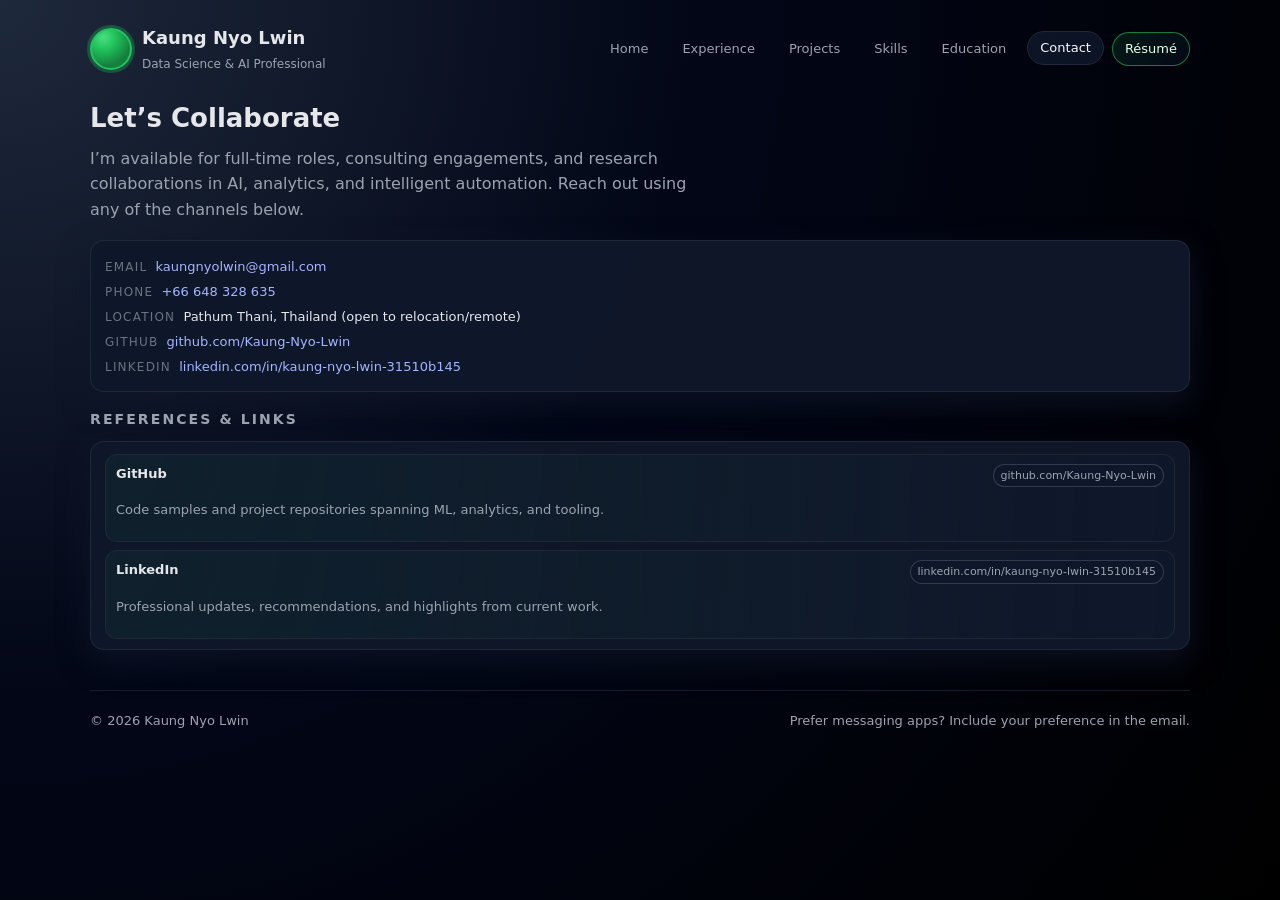
==== contact.html @ af9b601c "updates" ====
<!DOCTYPE html>
<html lang="en">
  <head>
    <meta charset="UTF-8" />
    <meta name="viewport" content="width=device-width, initial-scale=1" />
    <title>Contact | Kaung Nyo Lwin</title>
    <meta name="description" content="Contact details and references for Kaung Nyo Lwin." />
    <link rel="stylesheet" href="styles.css" />
  </head>
  <body>
    <div class="page">
      <div class="shell">
        <nav class="nav">
          <div class="nav-left">
            <div class="avatar-circle" aria-hidden="true"></div>
            <div class="nav-title">
              <span class="nav-name">Kaung Nyo Lwin</span>
              <span class="nav-role">Data Science &amp; AI Professional</span>
            </div>
          </div>
          <div class="nav-links">
            <a href="index.html">Home</a>
            <a href="experience.html">Experience</a>
            <a href="projects.html">Projects</a>
            <a href="skills.html">Skills</a>
            <a href="education.html">Education</a>
            <a href="contact.html" class="active">Contact</a>
            <a
              class="primary-link"
              href="KaungNyoLwin_Resume_20102025.pdf"
              target="_blank"
              rel="noreferrer"
              >Résumé</a
            >
          </div>
        </nav>

        <header class="page-section">
          <h1 class="page-heading">Let’s Collaborate</h1>
          <p class="page-subhead">
            I’m available for full-time roles, consulting engagements, and research collaborations in AI, analytics,
            and intelligent automation. Reach out using any of the channels below.
          </p>
        </header>

        <section class="section">
          <div class="card card-tight">
            <ul class="contact-list">
              <li>
                <span class="contact-label">Email</span>
                <a class="link-inline" href="mailto:kaungnyolwin@gmail.com">kaungnyolwin@gmail.com</a>
              </li>
              <li>
                <span class="contact-label">Phone</span>
                <a class="link-inline" href="tel:+66648328635">+66 648 328 635</a>
              </li>
              <li>
                <span class="contact-label">Location</span>
                Pathum Thani, Thailand (open to relocation/remote)
              </li>
              <li>
                <span class="contact-label">GitHub</span>
                <a class="link-inline" href="https://github.com/Kaung-Nyo-Lwin" target="_blank" rel="noreferrer"
                  >github.com/Kaung-Nyo-Lwin</a
                >
              </li>
              <li>
                <span class="contact-label">LinkedIn</span>
                <a
                  class="link-inline"
                  href="https://www.linkedin.com/in/kaung-nyo-lwin-31510b145"
                  target="_blank"
                  rel="noreferrer"
                  >linkedin.com/in/kaung-nyo-lwin-31510b145</a
                >
              </li>
            </ul>
          </div>
        </section>

        <section class="section">
          <h2 class="section-title">References &amp; Links</h2>
          <div class="card card-tight">
            <div class="projects-grid">
              <article class="project">
                <div class="project-header">
                  <div class="project-name">GitHub</div>
                  <div class="project-tech">github.com/Kaung-Nyo-Lwin</div>
                </div>
                <p class="project-desc">Code samples and project repositories spanning ML, analytics, and tooling.</p>
              </article>
              <article class="project">
                <div class="project-header">
                  <div class="project-name">LinkedIn</div>
                  <div class="project-tech">linkedin.com/in/kaung-nyo-lwin-31510b145</div>
                </div>
                <p class="project-desc">Professional updates, recommendations, and highlights from current work.</p>
              </article>
            </div>
          </div>
        </section>

        <footer class="footer">
          <div>© <span id="year"></span> Kaung Nyo Lwin</div>
          <div>Prefer messaging apps? Include your preference in the email.</div>
        </footer>
      </div>
    </div>
    <script>
      document.getElementById("year").textContent = new Date().getFullYear();
    </script>
  </body>
</html>
---- styles.css ----
:root {
  --bg: #0f172a;
  --bg-soft: #020617;
  --card: #020617;
  --accent: #22c55e;
  --accent-soft: rgba(34, 197, 94, 0.1);
  --text-main: #e5e7eb;
  --text-soft: #9ca3af;
  --border-subtle: #1f2937;
  --chip-bg: #020617;
  --chip-border: #1e293b;
  --max-width: 1100px;
  --radius-lg: 18px;
  --radius-pill: 999px;
  --shadow-soft: 0 18px 50px rgba(15, 23, 42, 0.8);
}

* {
  box-sizing: border-box;
}

body {
  margin: 0;
  font-family: system-ui, -apple-system, BlinkMacSystemFont, "Segoe UI", sans-serif;
  background: radial-gradient(circle at top left, #1e293b 0, #020617 45%, #000 100%);
  color: var(--text-main);
  line-height: 1.6;
}

a {
  color: inherit;
  text-decoration: none;
}

img {
  max-width: 100%;
  display: block;
}

.page {
  min-height: 100vh;
  padding: 24px 16px 40px;
  display: flex;
  flex-direction: column;
  align-items: center;
}

.shell {
  width: 100%;
  max-width: var(--max-width);
}

.nav {
  display: flex;
  justify-content: space-between;
  align-items: center;
  margin-bottom: 24px;
  gap: 16px;
}

.nav-left {
  display: flex;
  align-items: center;
  gap: 10px;
}

.avatar-circle {
  width: 42px;
  height: 42px;
  border-radius: 50%;
  border: 2px solid var(--accent);
  background: radial-gradient(circle at 30% 20%, #4ade80 0, #22c55e 28%, #15803d 70%);
  box-shadow: 0 0 0 3px rgba(34, 197, 94, 0.3);
}

.nav-title {
  display: flex;
  flex-direction: column;
  gap: 2px;
}

.nav-name {
  font-weight: 600;
  font-size: 18px;
}

.nav-role {
  font-size: 12px;
  color: var(--text-soft);
}

.nav-links {
  display: flex;
  flex-wrap: wrap;
  gap: 8px;
  font-size: 13px;
}

.nav-links a {
  padding: 6px 12px;
  border-radius: var(--radius-pill);
  border: 1px solid transparent;
  color: var(--text-soft);
  transition: background 0.18s ease, color 0.18s ease, border-color 0.18s ease,
    transform 0.12s ease;
}

.nav-links a:hover,
.nav-links a.active {
  background: rgba(15, 23, 42, 0.85);
  border-color: #1e293b;
  color: #f9fafb;
  transform: translateY(-1px);
}

.nav-links a.primary-link {
  border-color: rgba(34, 197, 94, 0.6);
  background: linear-gradient(135deg, rgba(34, 197, 94, 0.12), rgba(59, 130, 246, 0.05));
  color: #e5ffe9;
}

.hero {
  display: grid;
  grid-template-columns: minmax(0, 2.2fr) minmax(260px, 1.4fr);
  gap: 24px;
  margin-bottom: 28px;
}

@media (max-width: 860px) {
  .nav {
    flex-direction: column;
    align-items: flex-start;
  }

  .hero {
    grid-template-columns: minmax(0, 1fr);
  }
}

.hero-main {
  background: radial-gradient(
      circle at top left,
      rgba(34, 197, 94, 0.12) 0,
      rgba(15, 23, 42, 0.95) 35%,
      rgba(15, 23, 42, 0.98) 100%
    )
    rgba(15, 23, 42, 0.85);
  border-radius: var(--radius-lg);
  padding: 20px 22px 20px;
  border: 1px solid rgba(55, 65, 81, 0.7);
  box-shadow: var(--shadow-soft);
  position: relative;
  overflow: hidden;
}

.hero-pill {
  display: inline-flex;
  align-items: center;
  gap: 8px;
  padding: 4px 10px;
  border-radius: var(--radius-pill);
  background: rgba(15, 23, 42, 0.9);
  border: 1px solid rgba(34, 197, 94, 0.5);
  color: var(--accent);
  font-size: 11px;
  text-transform: uppercase;
  letter-spacing: 0.09em;
  margin-bottom: 12px;
}

.hero-pill-dot {
  width: 7px;
  height: 7px;
  border-radius: 999px;
  background: var(--accent);
  box-shadow: 0 0 0 4px rgba(34, 197, 94, 0.35);
}

.hero-title {
  font-size: clamp(26px, 3vw, 32px);
  font-weight: 700;
  margin: 0 0 6px;
}

.hero-subtitle {
  margin: 0 0 12px;
  font-size: 16px;
  color: var(--text-soft);
  max-width: 640px;
}

.hero-highlight {
  color: #bbf7d0;
}

.hero-meta {
  display: flex;
  flex-wrap: wrap;
  gap: 10px;
  margin-bottom: 18px;
  font-size: 13px;
  color: var(--text-soft);
}

.hero-meta span {
  display: inline-flex;
  align-items: center;
  gap: 6px;
  padding: 4px 9px;
  border-radius: var(--radius-pill);
  background: rgba(15, 23, 42, 0.9);
  border: 1px solid rgba(75, 85, 99, 0.9);
}

.hero-buttons {
  display: flex;
  flex-wrap: wrap;
  gap: 10px;
}

.btn {
  border-radius: var(--radius-pill);
  border: 1px solid transparent;
  padding: 8px 16px;
  font-size: 14px;
  display: inline-flex;
  align-items: center;
  gap: 8px;
  cursor: pointer;
  text-decoration: none;
  transition: background 0.18s ease, color 0.18s ease, transform 0.12s ease,
    border-color 0.18s ease;
}

.btn-primary {
  background: linear-gradient(135deg, #22c55e, #16a34a);
  color: #022c22;
  font-weight: 600;
  box-shadow: 0 16px 35px rgba(34, 197, 94, 0.35);
}

.btn-primary:hover {
  transform: translateY(-1px);
  box-shadow: 0 20px 40px rgba(34, 197, 94, 0.45);
}

.btn-ghost {
  background: rgba(15, 23, 42, 0.95);
  border-color: rgba(55, 65, 81, 0.9);
  color: var(--text-soft);
}

.btn-ghost:hover {
  background: rgba(15, 23, 42, 1);
  color: #f9fafb;
  transform: translateY(-1px);
}

.btn span.icon {
  font-size: 16px;
}

.hero-badge-grid {
  position: absolute;
  inset: auto auto 10px 16px;
  display: flex;
  flex-wrap: wrap;
  gap: 8px;
  font-size: 11px;
}

.badge-soft {
  padding: 4px 10px;
  border-radius: var(--radius-pill);
  background: rgba(15, 23, 42, 0.92);
  border: 1px solid rgba(51, 65, 85, 0.9);
  color: var(--text-soft);
}

.hero-side {
  display: flex;
  flex-direction: column;
  gap: 14px;
}

.card {
  background: rgba(15, 23, 42, 0.96);
  border-radius: var(--radius-lg);
  border: 1px solid rgba(31, 41, 55, 0.95);
  padding: 14px 16px 15px;
  box-shadow: 0 12px 30px rgba(15, 23, 42, 0.7);
}

.card-title-row {
  display: flex;
  align-items: center;
  justify-content: space-between;
  gap: 8px;
  margin-bottom: 6px;
}

.card-title {
  font-size: 13px;
  text-transform: uppercase;
  letter-spacing: 0.14em;
  color: var(--text-soft);
}

.card-tag {
  font-size: 11px;
  padding: 3px 8px;
  border-radius: var(--radius-pill);
  background: rgba(55, 65, 81, 0.7);
  color: #e5e7eb;
}

.card-body {
  font-size: 13px;
  color: var(--text-soft);
}

.contact-list {
  list-style: none;
  padding: 0;
  margin: 4px 0 0;
  font-size: 13px;
}

.contact-list li {
  margin-bottom: 4px;
}

.contact-label {
  color: #6b7280;
  font-size: 12px;
  margin-right: 4px;
  text-transform: uppercase;
  letter-spacing: 0.1em;
}

.link-inline {
  color: #a5b4fc;
}

.pill-row {
  display: flex;
  flex-wrap: wrap;
  gap: 6px;
  margin-top: 6px;
}

.pill {
  font-size: 11px;
  padding: 4px 9px;
  border-radius: var(--radius-pill);
  background: rgba(15, 23, 42, 0.95);
  border: 1px solid var(--chip-border);
  color: #d1d5db;
  white-space: nowrap;
}

.section {
  margin-top: 16px;
}

.section-title {
  font-size: 14px;
  text-transform: uppercase;
  letter-spacing: 0.15em;
  color: var(--text-soft);
  margin: 0 0 10px;
}

.section-subtitle {
  font-size: 13px;
  color: var(--text-soft);
  margin: -5px 0 10px;
}

.card-tight {
  padding: 12px 14px 10px;
  border-radius: 14px;
}

.timeline {
  display: flex;
  flex-direction: column;
  gap: 10px;
}

.job {
  padding-bottom: 8px;
  border-bottom: 1px solid rgba(31, 41, 55, 0.85);
}

.job:last-child {
  border-bottom: none;
  padding-bottom: 0;
}

.job-header {
  display: flex;
  flex-wrap: wrap;
  justify-content: space-between;
  gap: 4px;
  margin-bottom: 2px;
}

.job-role {
  font-size: 14px;
  font-weight: 600;
}

.job-company {
  font-size: 13px;
  color: var(--text-soft);
}

.job-meta {
  font-size: 12px;
  color: var(--text-soft);
}

.job-meta span:not(:last-child)::after {
  content: "•";
  margin: 0 4px;
  color: #4b5563;
}

.job-points {
  margin: 6px 0 0;
  padding-left: 18px;
  font-size: 13px;
  color: #d1d5db;
}

.job-points li {
  margin-bottom: 4px;
}

.projects-grid {
  display: flex;
  flex-direction: column;
  gap: 8px;
}

.project {
  padding: 9px 10px 7px;
  border-radius: 12px;
  border: 1px solid rgba(31, 41, 55, 0.95);
  background: radial-gradient(
      circle at top left,
      rgba(34, 197, 94, 0.06),
      rgba(15, 23, 42, 0.98)
    )
    rgba(15, 23, 42, 0.96);
}

.project-header {
  display: flex;
  flex-wrap: wrap;
  justify-content: space-between;
  gap: 6px;
  margin-bottom: 2px;
}

.project-name {
  font-size: 13px;
  font-weight: 600;
}

.project-tech {
  font-size: 11px;
  padding: 2px 7px;
  border-radius: var(--radius-pill);
  background: rgba(15, 23, 42, 0.96);
  border: 1px solid rgba(55, 65, 81, 0.9);
  color: var(--text-soft);
}

.project-desc {
  font-size: 13px;
  color: var(--text-soft);
}

.skills-columns {
  display: grid;
  grid-template-columns: repeat(auto-fit, minmax(220px, 1fr));
  gap: 10px;
}

.skills-group-title {
  font-size: 12px;
  text-transform: uppercase;
  letter-spacing: 0.14em;
  color: #9ca3af;
  margin-bottom: 6px;
}

.chip-row {
  display: flex;
  flex-wrap: wrap;
  gap: 6px;
}

.chip {
  font-size: 11px;
  padding: 5px 9px;
  border-radius: var(--radius-pill);
  border: 1px solid var(--chip-border);
  background: var(--chip-bg);
  color: #e5e7eb;
  white-space: nowrap;
}

.edu-list {
  display: flex;
  flex-direction: column;
  gap: 8px;
}

.edu-item-title {
  font-size: 13px;
  font-weight: 600;
}

.edu-item-meta {
  font-size: 12px;
  color: var(--text-soft);
}

.certs-list {
  list-style: none;
  margin: 6px 0 0;
  padding-left: 0;
  font-size: 13px;
  color: var(--text-soft);
}

.certs-list li {
  padding: 3px 0;
  border-bottom: 1px solid rgba(31, 41, 55, 0.7);
}

.certs-list li:last-child {
  border-bottom: none;
}

.page-section {
  margin-top: 24px;
}

.page-heading {
  font-size: 26px;
  margin: 0 0 6px;
}

.page-subhead {
  margin: 0 0 18px;
  color: var(--text-soft);
  max-width: 600px;
}

.callout-grid {
  display: grid;
  grid-template-columns: repeat(auto-fit, minmax(220px, 1fr));
  gap: 14px;
}

.callout-card {
  border-radius: var(--radius-lg);
  border: 1px solid rgba(31, 41, 55, 0.95);
  padding: 18px 16px;
  background: rgba(15, 23, 42, 0.94);
}

.footer {
  margin-top: 40px;
  padding-top: 20px;
  border-top: 1px solid rgba(31, 41, 55, 0.7);
  display: flex;
  justify-content: space-between;
  flex-wrap: wrap;
  gap: 8px;
  font-size: 13px;
  color: var(--text-soft);
}

.page-link-grid {
  display: grid;
  grid-template-columns: repeat(auto-fit, minmax(200px, 1fr));
  gap: 12px;
  margin-top: 20px;
}

.page-link-card {
  border: 1px solid rgba(31, 41, 55, 0.9);
  border-radius: var(--radius-lg);
  padding: 16px;
  background: rgba(15, 23, 42, 0.92);
  transition: transform 0.15s ease, border-color 0.15s ease;
}

.page-link-card:hover {
  transform: translateY(-2px);
  border-color: rgba(34, 197, 94, 0.6);
}

.page-link-card h3 {
  margin: 0 0 6px;
  font-size: 16px;
}

.page-link-card p {
  margin: 0;
  font-size: 13px;
  color: var(--text-soft);
}
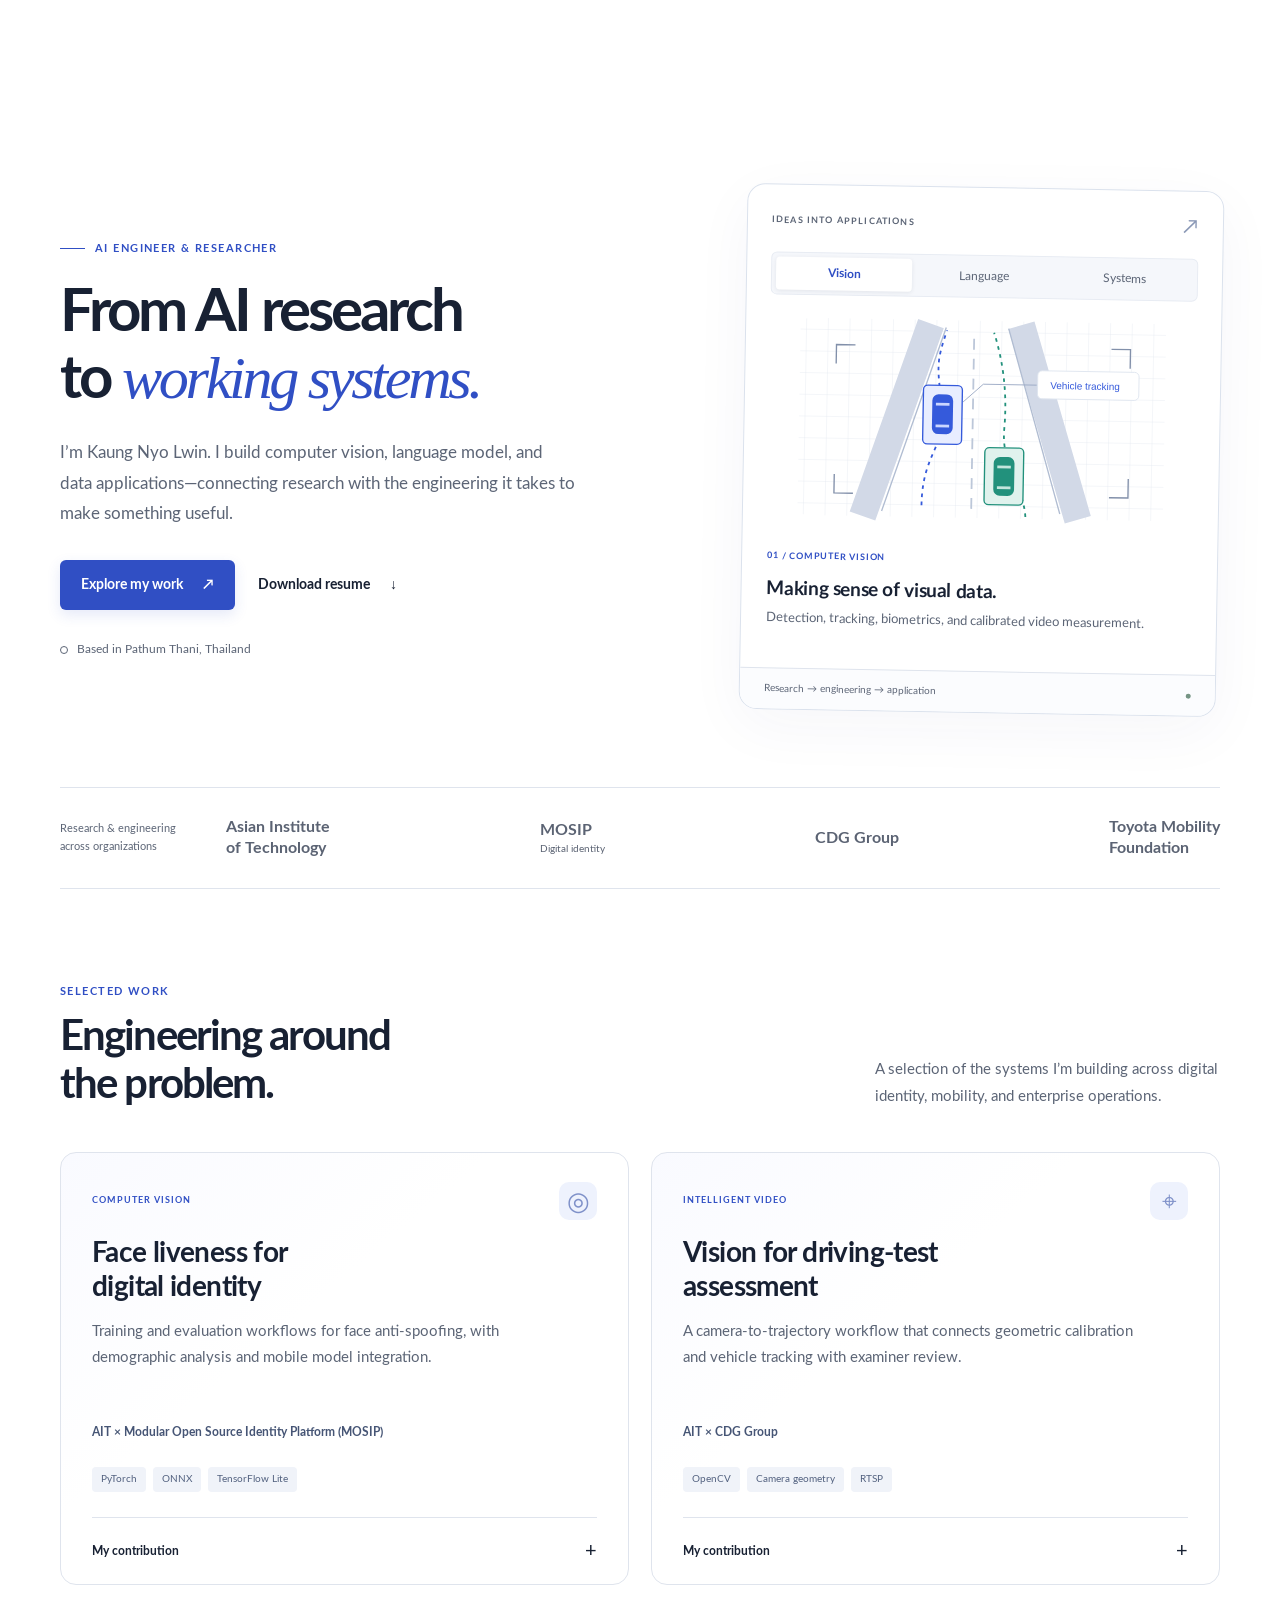
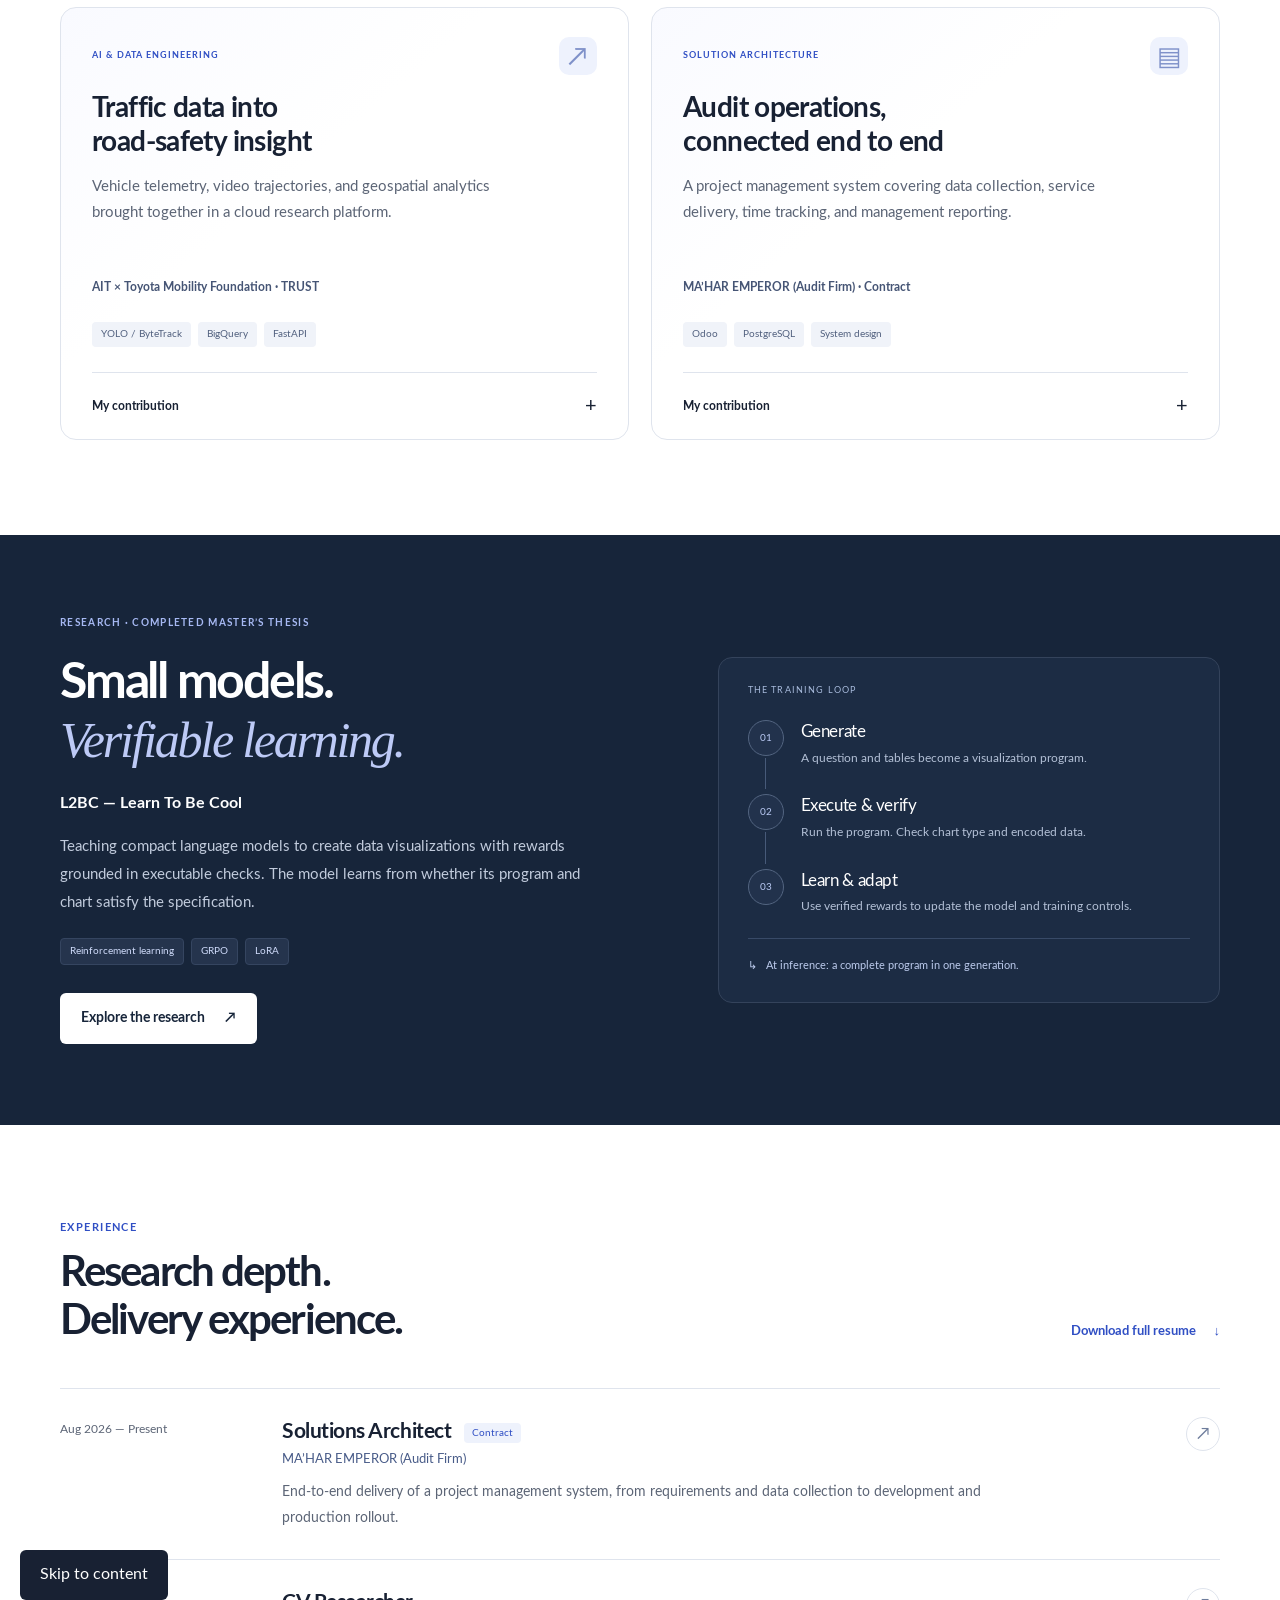
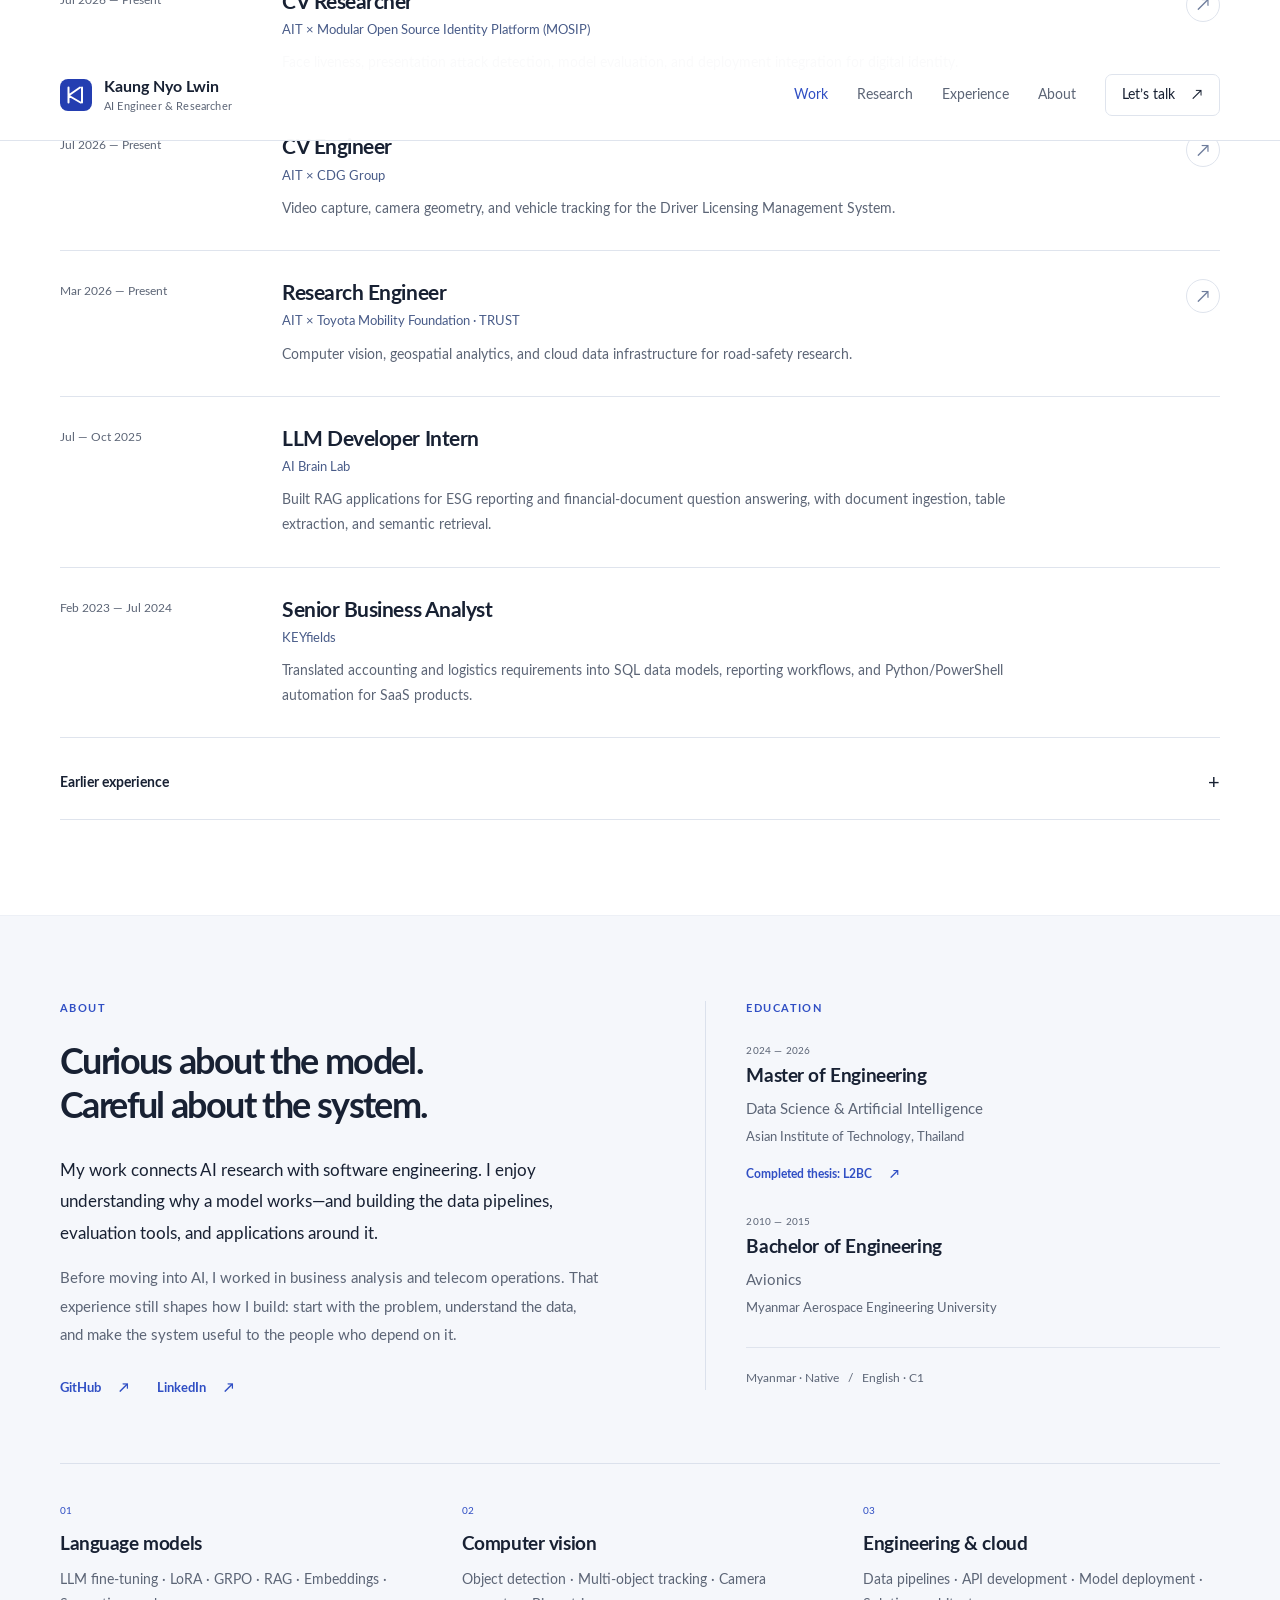
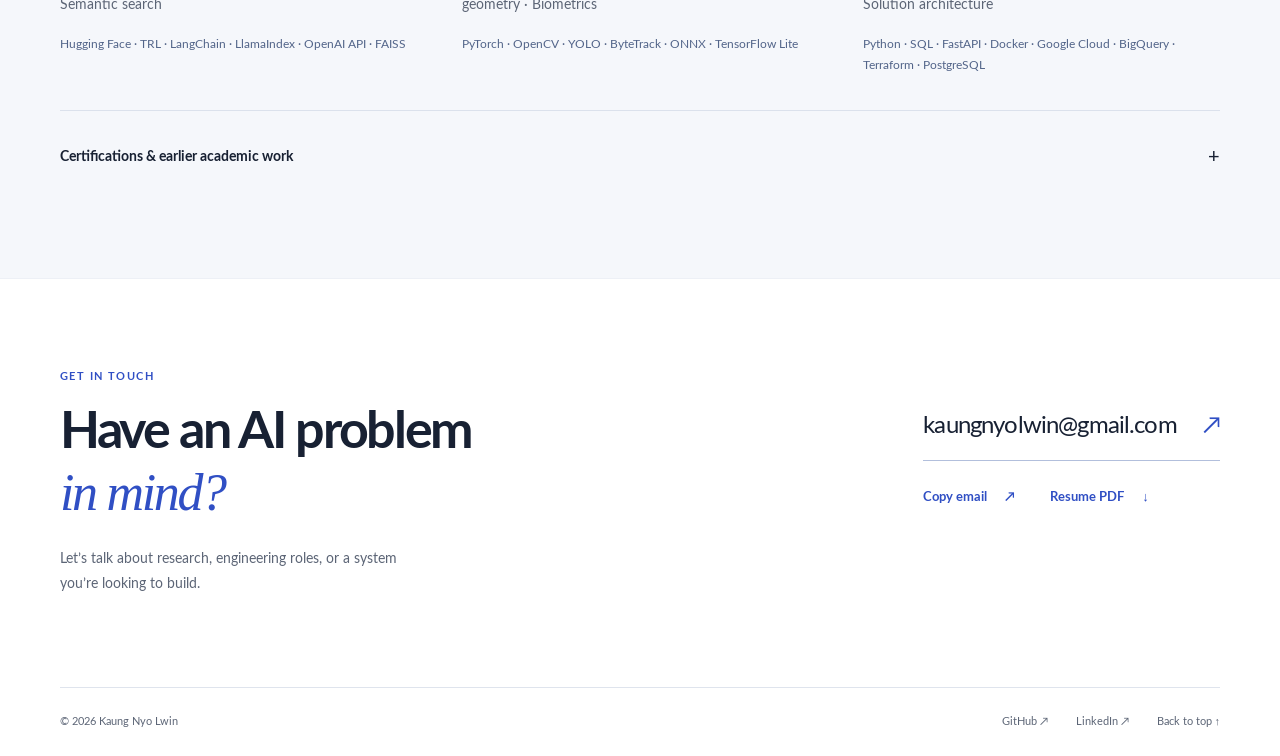
==== commit a65135c5: "Rebuild AI portfolio and update research and contract experience" ====
--- a/contact.html
+++ b/contact.html
@@ -1,113 +1,2 @@
-<!DOCTYPE html>
-<html lang="en">
-  <head>
-    <meta charset="UTF-8" />
-    <meta name="viewport" content="width=device-width, initial-scale=1" />
-    <title>Contact | Kaung Nyo Lwin</title>
-    <meta name="description" content="Contact details and references for Kaung Nyo Lwin." />
-    <link rel="stylesheet" href="styles.css" />
-  </head>
-  <body>
-    <div class="page">
-      <div class="shell">
-        <nav class="nav">
-          <div class="nav-left">
-            <div class="avatar-circle" aria-hidden="true"></div>
-            <div class="nav-title">
-              <span class="nav-name">Kaung Nyo Lwin</span>
-              <span class="nav-role">Data Science &amp; AI Professional</span>
-            </div>
-          </div>
-          <div class="nav-links">
-            <a href="index.html">Home</a>
-            <a href="experience.html">Experience</a>
-            <a href="projects.html">Projects</a>
-            <a href="skills.html">Skills</a>
-            <a href="education.html">Education</a>
-            <a href="contact.html" class="active">Contact</a>
-            <a
-              class="primary-link"
-              href="KaungNyoLwin_Resume_20102025.pdf"
-              target="_blank"
-              rel="noreferrer"
-              >Résumé</a
-            >
-          </div>
-        </nav>
-
-        <header class="page-section">
-          <h1 class="page-heading">Let’s Collaborate</h1>
-          <p class="page-subhead">
-            I’m available for full-time roles, consulting engagements, and research collaborations in AI, analytics,
-            and intelligent automation. Reach out using any of the channels below.
-          </p>
-        </header>
-
-        <section class="section">
-          <div class="card card-tight">
-            <ul class="contact-list">
-              <li>
-                <span class="contact-label">Email</span>
-                <a class="link-inline" href="mailto:kaungnyolwin@gmail.com">kaungnyolwin@gmail.com</a>
-              </li>
-              <li>
-                <span class="contact-label">Phone</span>
-                <a class="link-inline" href="tel:+66648328635">+66 648 328 635</a>
-              </li>
-              <li>
-                <span class="contact-label">Location</span>
-                Pathum Thani, Thailand (open to relocation/remote)
-              </li>
-              <li>
-                <span class="contact-label">GitHub</span>
-                <a class="link-inline" href="https://github.com/Kaung-Nyo-Lwin" target="_blank" rel="noreferrer"
-                  >github.com/Kaung-Nyo-Lwin</a
-                >
-              </li>
-              <li>
-                <span class="contact-label">LinkedIn</span>
-                <a
-                  class="link-inline"
-                  href="https://www.linkedin.com/in/kaung-nyo-lwin-31510b145"
-                  target="_blank"
-                  rel="noreferrer"
-                  >linkedin.com/in/kaung-nyo-lwin-31510b145</a
-                >
-              </li>
-            </ul>
-          </div>
-        </section>
-
-        <section class="section">
-          <h2 class="section-title">References &amp; Links</h2>
-          <div class="card card-tight">
-            <div class="projects-grid">
-              <article class="project">
-                <div class="project-header">
-                  <div class="project-name">GitHub</div>
-                  <div class="project-tech">github.com/Kaung-Nyo-Lwin</div>
-                </div>
-                <p class="project-desc">Code samples and project repositories spanning ML, analytics, and tooling.</p>
-              </article>
-              <article class="project">
-                <div class="project-header">
-                  <div class="project-name">LinkedIn</div>
-                  <div class="project-tech">linkedin.com/in/kaung-nyo-lwin-31510b145</div>
-                </div>
-                <p class="project-desc">Professional updates, recommendations, and highlights from current work.</p>
-              </article>
-            </div>
-          </div>
-        </section>
-
-        <footer class="footer">
-          <div>© <span id="year"></span> Kaung Nyo Lwin</div>
-          <div>Prefer messaging apps? Include your preference in the email.</div>
-        </footer>
-      </div>
-    </div>
-    <script>
-      document.getElementById("year").textContent = new Date().getFullYear();
-    </script>
-  </body>
-</html>
+<!doctype html>
+<html lang="en"><head><meta charset="utf-8"><meta name="viewport" content="width=device-width, initial-scale=1"><title>Contact — Kaung Nyo Lwin</title><meta http-equiv="refresh" content="0; url=index.html#contact"><link rel="canonical" href="https://kaung-nyo-lwin.github.io/#contact"><link rel="icon" href="assets/favicon.svg"><link rel="stylesheet" href="styles.css"></head><body class="redirect-page"><main class="redirect-panel"><p class="eyebrow">KAUNG NYO LWIN</p><h1>Contact</h1><p>This section is now part of my portfolio.</p><a class="button button-primary" href="index.html#contact">Continue to contact <span aria-hidden="true">→</span></a></main></body></html>
--- a/styles.css
+++ b/styles.css
@@ -1,618 +1,221 @@
-:root {
-  --bg: #0f172a;
-  --bg-soft: #020617;
-  --card: #020617;
-  --accent: #22c55e;
-  --accent-soft: rgba(34, 197, 94, 0.1);
-  --text-main: #e5e7eb;
-  --text-soft: #9ca3af;
-  --border-subtle: #1f2937;
-  --chip-bg: #020617;
-  --chip-border: #1e293b;
-  --max-width: 1100px;
-  --radius-lg: 18px;
-  --radius-pill: 999px;
-  --shadow-soft: 0 18px 50px rgba(15, 23, 42, 0.8);
-}
-
-* {
-  box-sizing: border-box;
-}
-
-body {
-  margin: 0;
-  font-family: system-ui, -apple-system, BlinkMacSystemFont, "Segoe UI", sans-serif;
-  background: radial-gradient(circle at top left, #1e293b 0, #020617 45%, #000 100%);
-  color: var(--text-main);
-  line-height: 1.6;
-}
-
-a {
-  color: inherit;
-  text-decoration: none;
-}
-
-img {
-  max-width: 100%;
-  display: block;
-}
-
-.page {
-  min-height: 100vh;
-  padding: 24px 16px 40px;
-  display: flex;
-  flex-direction: column;
-  align-items: center;
-}
-
-.shell {
-  width: 100%;
-  max-width: var(--max-width);
-}
-
-.nav {
-  display: flex;
-  justify-content: space-between;
-  align-items: center;
-  margin-bottom: 24px;
-  gap: 16px;
-}
-
-.nav-left {
-  display: flex;
-  align-items: center;
-  gap: 10px;
-}
-
-.avatar-circle {
-  width: 42px;
-  height: 42px;
-  border-radius: 50%;
-  border: 2px solid var(--accent);
-  background: radial-gradient(circle at 30% 20%, #4ade80 0, #22c55e 28%, #15803d 70%);
-  box-shadow: 0 0 0 3px rgba(34, 197, 94, 0.3);
-}
-
-.nav-title {
-  display: flex;
-  flex-direction: column;
-  gap: 2px;
-}
-
-.nav-name {
-  font-weight: 600;
-  font-size: 18px;
-}
-
-.nav-role {
-  font-size: 12px;
-  color: var(--text-soft);
-}
-
-.nav-links {
-  display: flex;
-  flex-wrap: wrap;
-  gap: 8px;
-  font-size: 13px;
-}
-
-.nav-links a {
-  padding: 6px 12px;
-  border-radius: var(--radius-pill);
-  border: 1px solid transparent;
-  color: var(--text-soft);
-  transition: background 0.18s ease, color 0.18s ease, border-color 0.18s ease,
-    transform 0.12s ease;
-}
-
-.nav-links a:hover,
-.nav-links a.active {
-  background: rgba(15, 23, 42, 0.85);
-  border-color: #1e293b;
-  color: #f9fafb;
-  transform: translateY(-1px);
-}
-
-.nav-links a.primary-link {
-  border-color: rgba(34, 197, 94, 0.6);
-  background: linear-gradient(135deg, rgba(34, 197, 94, 0.12), rgba(59, 130, 246, 0.05));
-  color: #e5ffe9;
-}
-
-.hero {
-  display: grid;
-  grid-template-columns: minmax(0, 2.2fr) minmax(260px, 1.4fr);
-  gap: 24px;
-  margin-bottom: 28px;
-}
-
-@media (max-width: 860px) {
-  .nav {
-    flex-direction: column;
-    align-items: flex-start;
-  }
-
-  .hero {
-    grid-template-columns: minmax(0, 1fr);
-  }
-}
-
-.hero-main {
-  background: radial-gradient(
-      circle at top left,
-      rgba(34, 197, 94, 0.12) 0,
-      rgba(15, 23, 42, 0.95) 35%,
-      rgba(15, 23, 42, 0.98) 100%
-    )
-    rgba(15, 23, 42, 0.85);
-  border-radius: var(--radius-lg);
-  padding: 20px 22px 20px;
-  border: 1px solid rgba(55, 65, 81, 0.7);
-  box-shadow: var(--shadow-soft);
-  position: relative;
-  overflow: hidden;
-}
-
-.hero-pill {
-  display: inline-flex;
-  align-items: center;
-  gap: 8px;
-  padding: 4px 10px;
-  border-radius: var(--radius-pill);
-  background: rgba(15, 23, 42, 0.9);
-  border: 1px solid rgba(34, 197, 94, 0.5);
-  color: var(--accent);
-  font-size: 11px;
-  text-transform: uppercase;
-  letter-spacing: 0.09em;
-  margin-bottom: 12px;
-}
-
-.hero-pill-dot {
-  width: 7px;
-  height: 7px;
-  border-radius: 999px;
-  background: var(--accent);
-  box-shadow: 0 0 0 4px rgba(34, 197, 94, 0.35);
-}
-
-.hero-title {
-  font-size: clamp(26px, 3vw, 32px);
-  font-weight: 700;
-  margin: 0 0 6px;
-}
-
-.hero-subtitle {
-  margin: 0 0 12px;
-  font-size: 16px;
-  color: var(--text-soft);
-  max-width: 640px;
-}
-
-.hero-highlight {
-  color: #bbf7d0;
-}
-
-.hero-meta {
-  display: flex;
-  flex-wrap: wrap;
-  gap: 10px;
-  margin-bottom: 18px;
-  font-size: 13px;
-  color: var(--text-soft);
-}
-
-.hero-meta span {
-  display: inline-flex;
-  align-items: center;
-  gap: 6px;
-  padding: 4px 9px;
-  border-radius: var(--radius-pill);
-  background: rgba(15, 23, 42, 0.9);
-  border: 1px solid rgba(75, 85, 99, 0.9);
-}
-
-.hero-buttons {
-  display: flex;
-  flex-wrap: wrap;
-  gap: 10px;
-}
-
-.btn {
-  border-radius: var(--radius-pill);
-  border: 1px solid transparent;
-  padding: 8px 16px;
-  font-size: 14px;
-  display: inline-flex;
-  align-items: center;
-  gap: 8px;
-  cursor: pointer;
-  text-decoration: none;
-  transition: background 0.18s ease, color 0.18s ease, transform 0.12s ease,
-    border-color 0.18s ease;
-}
-
-.btn-primary {
-  background: linear-gradient(135deg, #22c55e, #16a34a);
-  color: #022c22;
-  font-weight: 600;
-  box-shadow: 0 16px 35px rgba(34, 197, 94, 0.35);
-}
-
-.btn-primary:hover {
-  transform: translateY(-1px);
-  box-shadow: 0 20px 40px rgba(34, 197, 94, 0.45);
-}
-
-.btn-ghost {
-  background: rgba(15, 23, 42, 0.95);
-  border-color: rgba(55, 65, 81, 0.9);
-  color: var(--text-soft);
-}
-
-.btn-ghost:hover {
-  background: rgba(15, 23, 42, 1);
-  color: #f9fafb;
-  transform: translateY(-1px);
-}
-
-.btn span.icon {
-  font-size: 16px;
-}
-
-.hero-badge-grid {
-  position: absolute;
-  inset: auto auto 10px 16px;
-  display: flex;
-  flex-wrap: wrap;
-  gap: 8px;
-  font-size: 11px;
-}
-
-.badge-soft {
-  padding: 4px 10px;
-  border-radius: var(--radius-pill);
-  background: rgba(15, 23, 42, 0.92);
-  border: 1px solid rgba(51, 65, 85, 0.9);
-  color: var(--text-soft);
-}
-
-.hero-side {
-  display: flex;
-  flex-direction: column;
-  gap: 14px;
-}
-
-.card {
-  background: rgba(15, 23, 42, 0.96);
-  border-radius: var(--radius-lg);
-  border: 1px solid rgba(31, 41, 55, 0.95);
-  padding: 14px 16px 15px;
-  box-shadow: 0 12px 30px rgba(15, 23, 42, 0.7);
-}
-
-.card-title-row {
-  display: flex;
-  align-items: center;
-  justify-content: space-between;
-  gap: 8px;
-  margin-bottom: 6px;
-}
-
-.card-title {
-  font-size: 13px;
-  text-transform: uppercase;
-  letter-spacing: 0.14em;
-  color: var(--text-soft);
-}
-
-.card-tag {
-  font-size: 11px;
-  padding: 3px 8px;
-  border-radius: var(--radius-pill);
-  background: rgba(55, 65, 81, 0.7);
-  color: #e5e7eb;
-}
-
-.card-body {
-  font-size: 13px;
-  color: var(--text-soft);
-}
-
-.contact-list {
-  list-style: none;
-  padding: 0;
-  margin: 4px 0 0;
-  font-size: 13px;
-}
-
-.contact-list li {
-  margin-bottom: 4px;
-}
-
-.contact-label {
-  color: #6b7280;
-  font-size: 12px;
-  margin-right: 4px;
-  text-transform: uppercase;
-  letter-spacing: 0.1em;
-}
-
-.link-inline {
-  color: #a5b4fc;
-}
-
-.pill-row {
-  display: flex;
-  flex-wrap: wrap;
-  gap: 6px;
-  margin-top: 6px;
-}
-
-.pill {
-  font-size: 11px;
-  padding: 4px 9px;
-  border-radius: var(--radius-pill);
-  background: rgba(15, 23, 42, 0.95);
-  border: 1px solid var(--chip-border);
-  color: #d1d5db;
-  white-space: nowrap;
-}
-
-.section {
-  margin-top: 16px;
-}
-
-.section-title {
-  font-size: 14px;
-  text-transform: uppercase;
-  letter-spacing: 0.15em;
-  color: var(--text-soft);
-  margin: 0 0 10px;
-}
-
-.section-subtitle {
-  font-size: 13px;
-  color: var(--text-soft);
-  margin: -5px 0 10px;
-}
-
-.card-tight {
-  padding: 12px 14px 10px;
-  border-radius: 14px;
-}
-
-.timeline {
-  display: flex;
-  flex-direction: column;
-  gap: 10px;
-}
-
-.job {
-  padding-bottom: 8px;
-  border-bottom: 1px solid rgba(31, 41, 55, 0.85);
-}
-
-.job:last-child {
-  border-bottom: none;
-  padding-bottom: 0;
-}
-
-.job-header {
-  display: flex;
-  flex-wrap: wrap;
-  justify-content: space-between;
-  gap: 4px;
-  margin-bottom: 2px;
-}
-
-.job-role {
-  font-size: 14px;
-  font-weight: 600;
-}
-
-.job-company {
-  font-size: 13px;
-  color: var(--text-soft);
-}
-
-.job-meta {
-  font-size: 12px;
-  color: var(--text-soft);
-}
-
-.job-meta span:not(:last-child)::after {
-  content: "•";
-  margin: 0 4px;
-  color: #4b5563;
-}
-
-.job-points {
-  margin: 6px 0 0;
-  padding-left: 18px;
-  font-size: 13px;
-  color: #d1d5db;
-}
-
-.job-points li {
-  margin-bottom: 4px;
-}
-
-.projects-grid {
-  display: flex;
-  flex-direction: column;
-  gap: 8px;
-}
-
-.project {
-  padding: 9px 10px 7px;
-  border-radius: 12px;
-  border: 1px solid rgba(31, 41, 55, 0.95);
-  background: radial-gradient(
-      circle at top left,
-      rgba(34, 197, 94, 0.06),
-      rgba(15, 23, 42, 0.98)
-    )
-    rgba(15, 23, 42, 0.96);
-}
-
-.project-header {
-  display: flex;
-  flex-wrap: wrap;
-  justify-content: space-between;
-  gap: 6px;
-  margin-bottom: 2px;
-}
-
-.project-name {
-  font-size: 13px;
-  font-weight: 600;
-}
-
-.project-tech {
-  font-size: 11px;
-  padding: 2px 7px;
-  border-radius: var(--radius-pill);
-  background: rgba(15, 23, 42, 0.96);
-  border: 1px solid rgba(55, 65, 81, 0.9);
-  color: var(--text-soft);
-}
-
-.project-desc {
-  font-size: 13px;
-  color: var(--text-soft);
-}
-
-.skills-columns {
-  display: grid;
-  grid-template-columns: repeat(auto-fit, minmax(220px, 1fr));
-  gap: 10px;
-}
-
-.skills-group-title {
-  font-size: 12px;
-  text-transform: uppercase;
-  letter-spacing: 0.14em;
-  color: #9ca3af;
-  margin-bottom: 6px;
-}
-
-.chip-row {
-  display: flex;
-  flex-wrap: wrap;
-  gap: 6px;
-}
-
-.chip {
-  font-size: 11px;
-  padding: 5px 9px;
-  border-radius: var(--radius-pill);
-  border: 1px solid var(--chip-border);
-  background: var(--chip-bg);
-  color: #e5e7eb;
-  white-space: nowrap;
-}
-
-.edu-list {
-  display: flex;
-  flex-direction: column;
-  gap: 8px;
-}
-
-.edu-item-title {
-  font-size: 13px;
-  font-weight: 600;
-}
-
-.edu-item-meta {
-  font-size: 12px;
-  color: var(--text-soft);
-}
-
-.certs-list {
-  list-style: none;
-  margin: 6px 0 0;
-  padding-left: 0;
-  font-size: 13px;
-  color: var(--text-soft);
-}
-
-.certs-list li {
-  padding: 3px 0;
-  border-bottom: 1px solid rgba(31, 41, 55, 0.7);
-}
-
-.certs-list li:last-child {
-  border-bottom: none;
-}
-
-.page-section {
-  margin-top: 24px;
-}
-
-.page-heading {
-  font-size: 26px;
-  margin: 0 0 6px;
-}
-
-.page-subhead {
-  margin: 0 0 18px;
-  color: var(--text-soft);
-  max-width: 600px;
-}
-
-.callout-grid {
-  display: grid;
-  grid-template-columns: repeat(auto-fit, minmax(220px, 1fr));
-  gap: 14px;
-}
-
-.callout-card {
-  border-radius: var(--radius-lg);
-  border: 1px solid rgba(31, 41, 55, 0.95);
-  padding: 18px 16px;
-  background: rgba(15, 23, 42, 0.94);
-}
-
-.footer {
-  margin-top: 40px;
-  padding-top: 20px;
-  border-top: 1px solid rgba(31, 41, 55, 0.7);
-  display: flex;
-  justify-content: space-between;
-  flex-wrap: wrap;
-  gap: 8px;
-  font-size: 13px;
-  color: var(--text-soft);
-}
-
-.page-link-grid {
-  display: grid;
-  grid-template-columns: repeat(auto-fit, minmax(200px, 1fr));
-  gap: 12px;
-  margin-top: 20px;
-}
-
-.page-link-card {
-  border: 1px solid rgba(31, 41, 55, 0.9);
-  border-radius: var(--radius-lg);
-  padding: 16px;
-  background: rgba(15, 23, 42, 0.92);
-  transition: transform 0.15s ease, border-color 0.15s ease;
-}
-
-.page-link-card:hover {
-  transform: translateY(-2px);
-  border-color: rgba(34, 197, 94, 0.6);
-}
-
-.page-link-card h3 {
-  margin: 0 0 6px;
-  font-size: 16px;
-}
-
-.page-link-card p {
-  margin: 0;
-  font-size: 13px;
-  color: var(--text-soft);
-}
+@font-face{font-family:Lato;src:url('assets/fonts/lato-regular.woff') format('woff');font-style:normal;font-weight:400;font-display:swap}
+@font-face{font-family:Lato;src:url('assets/fonts/lato-bold.woff') format('woff');font-style:normal;font-weight:700;font-display:swap}
+:root{--ink:#182133;--muted:#5c6576;--accent:#304fc4;--accent-dark:#233c9d;--paper:#fff;--wash:#f5f7fb;--line:#dfe4ed;--navy:#17253a;--max:1160px;--radius:16px}
+*{box-sizing:border-box}
+html{scroll-behavior:smooth;scroll-padding-top:108px}
+body{margin:0;background:var(--paper);color:var(--ink);font-family:Lato,Arial,sans-serif;font-size:16px;line-height:1.6;-webkit-font-smoothing:antialiased}
+a{color:inherit;text-decoration:none}
+button{font:inherit;color:inherit;cursor:pointer}
+button,a,summary{-webkit-tap-highlight-color:transparent}
+a,button,summary{touch-action:manipulation}
+button{border:0}
+img,svg{max-width:100%;display:block}
+p,h1,h2,h3{margin:0}
+p+p{margin-top:16px}
+h1,h2,h3{line-height:1.16}
+h1,h2{letter-spacing:-.045em;font-weight:700}
+h3{letter-spacing:-.022em}
+em{font-family:Georgia,'Times New Roman',serif;font-weight:400}
+ul{padding-left:20px}
+:focus-visible{outline:3px solid #5d7ce6;outline-offset:5px;border-radius:3px}
+::selection{background:#dce4ff;color:var(--ink)}
+[hidden]{display:none!important}
+.container{width:min(var(--max),calc(100% - 80px));margin-inline:auto}
+.skip-link{position:fixed;z-index:100;top:-100px;left:20px;padding:12px 20px;background:var(--ink);color:white;border-radius:6px}
+.skip-link:focus{top:12px}
+.site-header{position:sticky;top:0;z-index:20;background:rgba(255,255,255,.97);border-bottom:1px solid var(--line)}
+.header-inner{min-height:90px;display:flex;align-items:center;justify-content:space-between;gap:24px}
+.brand{display:inline-flex;align-items:center;gap:12px;font-weight:700;font-size:16px;line-height:1.4;flex-shrink:0}
+.brand-sub{display:block;color:var(--muted);font-size:11px;font-weight:400;letter-spacing:.015em}
+.site-nav{display:flex;align-items:center;gap:29px;font-size:14px}
+.site-nav>a{padding-block:12px;color:var(--muted);transition:color .2s}
+.site-nav>a:hover,.site-nav>a[aria-current]{color:var(--accent)}
+.site-nav .nav-contact{color:var(--ink);border:1px solid var(--line);border-radius:7px;padding:9px 16px}
+.nav-contact span{margin-left:13px}
+.site-nav .nav-contact:hover{border-color:var(--accent)}
+.menu-toggle{display:none;background:transparent;align-items:center;gap:10px;padding:12px 0;font-size:14px}
+.menu-lines{width:18px;height:10px;border-block:1.5px solid var(--ink);transition:transform .2s}
+.hero{display:grid;grid-template-columns:minmax(0,1.3fr) minmax(0,1fr);gap:64px;align-items:center;padding-block:96px 74px}
+.eyebrow{display:flex;align-items:center;gap:10px;color:var(--accent);font-size:11px;font-weight:700;letter-spacing:.13em;line-height:1.5;margin-bottom:24px}
+.small-line{display:inline-block;height:1px;width:25px;background:currentColor}
+.hero h1{font-size:clamp(45px,4.7vw,68px);line-height:1.08;letter-spacing:-.05em;margin-bottom:25px}
+.hero h1 em{color:var(--accent);letter-spacing:-.055em}
+.hero-intro{max-width:515px;font-size:17px;line-height:1.8;color:var(--muted)}
+.hero-actions{display:flex;align-items:center;gap:12px;flex-wrap:wrap;margin-top:30px}
+.button{display:inline-flex;align-items:center;justify-content:center;gap:20px;border:1px solid transparent;padding:13px 20px;font-size:14px;font-weight:700;border-radius:6px;transition:background .2s,transform .2s,box-shadow .2s}
+.button:hover{transform:translateY(-2px)}
+.button-primary{background:var(--accent);color:white;box-shadow:0 5px 14px #304fc420}
+.button-primary:hover{background:var(--accent-dark);box-shadow:0 7px 18px #304fc430}
+.button-plain{padding-inline:10px;color:var(--ink)}
+.button-plain:hover{background:var(--wash)}
+.button-light{background:white;color:var(--navy)}
+.button-light:hover{background:#e9efff}
+.location{display:flex;gap:9px;align-items:center;font-size:12px;color:var(--muted);margin-top:30px}
+.location-mark{display:inline-block;width:8px;height:8px;border-radius:50%;border:1.5px solid var(--muted)}
+.studio{background:white;border:1px solid #dbe2ed;border-radius:18px;overflow:hidden;box-shadow:0 16px 60px #2537690b;transform:rotate(1deg)}
+.studio-top{display:flex;justify-content:space-between;align-items:center;padding:20px 24px 15px}
+.studio-label{font-size:9px;letter-spacing:.13em;font-weight:700;color:var(--muted)}
+.studio-corner{font-size:20px;color:#8a98b6}
+.studio-tabs{display:flex;margin:0 24px;gap:4px;background:var(--wash);border:1px solid #e8ecf3;border-radius:6px;padding:4px}
+.studio-tab{flex:1;border-radius:4px;background:transparent;padding:7px 8px;color:var(--muted);font-size:12px;transition:background .2s,color .2s}
+.studio-tab[aria-selected=true]{background:white;color:var(--accent);box-shadow:0 1px 4px #17253a16;font-weight:700}
+.studio-art{height:240px;padding:12px 0 0;display:flex;align-items:center;justify-content:center;overflow:hidden}
+.studio-art svg{width:100%;height:100%}
+.studio-caption{padding:7px 25px 21px;min-height:133px}
+.caption-index{color:var(--accent);font-size:9px;letter-spacing:.09em;font-weight:700}
+.studio-caption h2{font-size:19px;letter-spacing:-.02em;margin-top:9px;line-height:1.35}
+.studio-caption p{font-size:13px;color:var(--muted);line-height:1.6;margin-top:7px}
+.studio-bottom{display:flex;align-items:center;justify-content:space-between;border-top:1px solid var(--line);padding:12px 24px;font-size:10px;color:var(--muted);background:#fbfcfe}
+.studio-bottom-dot{width:5px;height:5px;border-radius:50%;background:#759484}
+.language-art{gap:11px;background-image:radial-gradient(#dce2ef .75px,transparent .75px);background-size:14px 14px;background-clip:content-box;margin:0 14px;padding-inline:12px}
+.document-lines{width:50px;height:67px;border:1px solid #b5c1dc;background:white;border-radius:5px;padding:14px 9px;transform:rotate(-5deg);box-shadow:5px 5px 0 #e7ecf8}
+.document-lines span{display:block;height:2px;background:#b1bcdc;margin:5px 0}
+.model-node{display:flex;flex-direction:column;align-items:center;justify-content:center;width:133px;height:98px;border:1px solid #879dde;background:#eef2ff;border-radius:13px;font-weight:700;font-size:25px;color:var(--accent)}
+.model-node span{font-size:8px;font-weight:400;letter-spacing:.02em;margin-top:7px}
+.flow-arrow{color:#8f9cbc;font-size:20px}
+.answer-mark{width:37px;height:37px;border:1px solid #9ec9ba;background:#eaf6f0;border-radius:50%;display:grid;place-items:center;color:#288261}
+.systems-art{flex-direction:column;background:linear-gradient(white,#f6f8ff);padding-inline:35px}
+.system-layer{width:100%;padding:9px 14px;display:flex;align-items:center;justify-content:space-between;gap:12px;border:1px solid #d8dfed;border-radius:6px;background:white;max-width:285px}
+.system-layer span{font-size:8px;letter-spacing:.05em;color:var(--muted)}
+.system-layer b{font-size:12px;font-weight:400}
+.system-layer-active{border-color:#8f9fd5;background:#eef2ff;color:var(--accent)}
+.vertical-connector{height:19px;border-left:1px dashed #b2bfdc}
+.collaborations{display:flex;align-items:center;gap:50px;padding-block:29px;border-block:1px solid var(--line)}
+.collaborations>p{color:var(--muted);font-size:11px;line-height:1.65;flex-shrink:0}
+.collaboration-names{display:flex;justify-content:space-between;align-items:center;width:100%;gap:35px;color:#5b6373;font-size:16px;font-weight:700;line-height:1.3}
+.collaboration-names small{display:block;font-size:10px;font-weight:400;margin-top:2px}
+.section{padding-block:95px}
+.section-heading{display:flex;align-items:flex-end;justify-content:space-between;gap:50px;margin-bottom:42px}
+.section-heading .eyebrow{margin-bottom:14px}
+h2{font-size:42px;line-height:1.14}
+.section-intro{max-width:345px;color:var(--muted);font-size:15px;line-height:1.8}
+.work-grid{display:grid;grid-template-columns:1fr 1fr;gap:22px;align-items:start}
+.work-card{padding:29px 31px 0;border:1px solid var(--line);border-radius:var(--radius);background:linear-gradient(140deg,#f9faff 0,white 40%);transition:border-color .2s,box-shadow .2s;overflow:hidden}
+.work-card:hover{border-color:#b7c5ed;box-shadow:0 8px 30px #24335706}
+.work-card-top{display:flex;align-items:center;justify-content:space-between;margin-bottom:17px}
+.work-category{color:var(--accent);font-size:9px;font-weight:700;letter-spacing:.11em}
+.work-symbol{font-size:26px;color:#7f91c9;width:38px;height:38px;display:grid;place-items:center;background:#eef2fd;border-radius:10px}
+.work-card h3{font-size:28px;line-height:1.2;margin-bottom:15px}
+.work-card>p:not(.work-affiliation){color:var(--muted);font-size:15px;line-height:1.7;min-height:77px;max-width:450px}
+.work-card .work-affiliation{font-size:12px;font-weight:700;color:#465575;margin-top:17px;min-height:38px;display:flex;align-items:center}
+.tags{display:flex;flex-wrap:wrap;gap:7px;margin-top:16px}
+.tags span{font-size:10px;line-height:1.5;padding:5px 9px;color:#52617f;background:#f0f3f9;border-radius:4px}
+.work-details{margin-top:25px;border-top:1px solid var(--line)}
+summary{list-style:none;cursor:pointer}
+summary::-webkit-details-marker{display:none}
+.work-details summary,.earlier-experience summary,.additional-details summary{display:flex;justify-content:space-between;align-items:center;gap:18px;padding:17px 0;font-size:12px;font-weight:700}
+summary>span{font-size:20px;font-weight:400;transition:transform .2s}
+details[open]>summary>span{transform:rotate(45deg)}
+.details-body{padding:0 0 24px;color:var(--muted);font-size:14px;line-height:1.8}
+.details-body .text-link{display:inline-flex;margin-top:12px;font-size:12px}
+.text-link{display:inline-flex;align-items:center;gap:18px;font-size:13px;font-weight:700;color:var(--accent);background:none;padding:0;border:0;line-height:1.5;min-height:28px}
+.text-link:hover{text-decoration:underline;text-underline-offset:5px}
+.text-link.small{font-size:12px;margin-top:10px}
+.research-feature{background:var(--navy);color:white;padding-block:81px;overflow:hidden}
+.research-grid{display:grid;grid-template-columns:1.1fr 1fr;gap:105px;align-items:center}
+.eyebrow-light{color:#a7b9f3;font-size:10px}
+.research-copy h2{font-size:50px;line-height:1.13;margin-bottom:21px}
+.research-copy h2 em{color:#bdcaf6}
+.research-copy .research-name{font-size:16px;color:white;font-weight:700;margin-bottom:12px}
+.research-copy>p:not(.eyebrow):not(.research-name){color:#c1cbdc;font-size:15px;line-height:1.85}
+.tags-dark{margin-block:22px 28px}
+.tags-dark span{background:#25344d;color:#cfdbfa;border:1px solid #354560}
+.verification-diagram{padding:26px 29px;background:#1c2c44;border:1px solid #34435b;border-radius:14px}
+.diagram-label{font-size:9px;letter-spacing:.13em;color:#a7badb;margin-bottom:21px}
+.verification-diagram ol{padding:0;margin:0;list-style:none}
+.verification-diagram li{display:flex;gap:17px;position:relative;padding-bottom:25px}
+.verification-diagram li:last-child{padding-bottom:20px}
+.verification-diagram li:not(:last-child)::after{content:'';position:absolute;left:17px;top:38px;bottom:5px;width:1px;background:#475a79}
+.step-number{width:36px;height:36px;border:1px solid #536581;border-radius:50%;display:grid;place-items:center;flex-shrink:0;font-size:10px;color:#b9c9f3;background:#22324c}
+.verification-diagram h3{font-size:17px;font-weight:400;line-height:1.4;margin-bottom:4px}
+.verification-diagram p{color:#b3c0d6;font-size:12px;line-height:1.8}
+.diagram-result{border-top:1px solid #384a67;padding-top:17px;color:#bdccee;font-size:11px;line-height:1.8;display:flex;gap:9px}
+.experience-list{border-top:1px solid var(--line)}
+.experience-row{display:grid;grid-template-columns:190px 1fr 40px;gap:32px;padding-block:28px;border-bottom:1px solid var(--line);scroll-margin-top:108px}
+.experience-date{font-size:12px;color:var(--muted);padding-top:3px}
+.experience-row h3{font-size:21px;line-height:1.4;margin-bottom:3px}
+.contract-label{display:inline-block;vertical-align:middle;margin-left:8px;background:#eef2fc;color:var(--accent);padding:3px 8px;border-radius:4px;font-size:10px;letter-spacing:0;font-weight:400}
+.experience-org{color:#485b88;font-size:13px;line-height:1.7;margin-bottom:9px}
+.experience-row p+p{margin-top:7px}
+.experience-row div>p:last-child{font-size:14px;color:var(--muted);line-height:1.8;max-width:760px}
+.experience-anchor{align-self:start;justify-self:end;width:34px;height:34px;border:1px solid var(--line);border-radius:50%;display:grid;place-items:center;color:#6e7d9c;font-size:17px}
+.experience-anchor:hover{background:var(--accent);color:white;border-color:var(--accent)}
+.earlier-experience{margin-top:9px;border-bottom:1px solid var(--line)}
+.earlier-experience summary,.additional-details summary{font-size:14px;padding-block:20px}
+.earlier-grid{display:grid;grid-template-columns:1fr 1fr;gap:60px;padding:15px 0 30px}
+.earlier-grid h3{font-size:17px;margin-bottom:10px;line-height:1.4}
+.earlier-grid p,.earlier-grid li{font-size:14px;color:var(--muted);line-height:1.8}
+.about-section{padding-block:85px;background:var(--wash);border-block:1px solid #edf0f6}
+.about-grid{display:grid;grid-template-columns:1.05fr 1fr;gap:105px;align-items:start}
+.about-grid h2{font-size:36px;line-height:1.22;margin-bottom:25px}
+.about-grid p:not(.eyebrow){color:var(--muted);font-size:15px;line-height:1.9}
+.about-grid .about-intro{color:var(--ink)!important;font-size:17px!important;line-height:1.85!important}
+.about-links{display:flex;gap:28px;margin-top:24px}
+.education-panel{border-left:1px solid #dbe1ec;padding-left:40px}
+.education-panel .eyebrow{margin-bottom:25px}
+.education-panel article{margin-bottom:26px}
+.education-date{font-size:10px;color:var(--muted);letter-spacing:.02em;display:block;margin-bottom:7px}
+.education-panel h3{font-size:19px;margin-bottom:8px}
+.education-panel p+p{margin-top:1px}
+.education-panel p.muted{font-size:13px}
+.education-panel .languages{border-top:1px solid var(--line);padding-top:19px;font-size:12px!important}
+.expertise-grid{display:grid;grid-template-columns:repeat(3,1fr);gap:45px;border-block:1px solid #dbe1ec;margin-top:60px;padding-block:33px}
+.expertise-index{font-size:10px;color:var(--accent)}
+.expertise-grid h3{font-size:19px;margin-block:12px}
+.expertise-grid p{font-size:14px;color:var(--muted);line-height:1.8}
+.expertise-grid p.expertise-tools{font-size:12px;color:#526489;margin-top:15px}
+.additional-details{margin-top:10px}
+.plain-list{padding-left:18px;margin-block:10px}
+.plain-list li+li{margin-top:8px}
+.contact-section{display:flex;justify-content:space-between;align-items:center;gap:65px;padding-block:90px}
+.contact-section .eyebrow{margin-bottom:18px}
+.contact-section h2{font-size:52px;line-height:1.15}
+.contact-section h2 em{color:var(--accent)}
+.contact-section p:not(.eyebrow){max-width:370px;color:var(--muted);font-size:14px;line-height:1.8;margin-top:22px}
+.contact-email{display:inline-flex;gap:26px;align-items:center;font-size:24px;letter-spacing:-.035em;padding-bottom:14px;border-bottom:1px solid #b2bfdc;overflow-wrap:anywhere}
+.contact-email>span{color:var(--accent)}
+.contact-email:hover{color:var(--accent)}
+.contact-secondary{display:flex;gap:35px;margin-top:23px}
+.contact-section .copy-status{min-height:25px;margin-top:10px;font-size:12px;color:var(--accent)}
+.site-footer{display:flex;justify-content:space-between;align-items:center;gap:20px;padding-block:25px;border-top:1px solid var(--line);color:var(--muted);font-size:11px}
+.site-footer>div{display:flex;gap:28px}
+.site-footer a:hover{color:var(--accent)}
+/* Research article */
+.article-hero{padding-block:66px 50px;max-width:960px}
+.breadcrumb{display:inline-flex;color:var(--muted);font-size:13px;margin-bottom:44px;gap:12px}
+.breadcrumb:hover{color:var(--accent)}
+.article-hero .eyebrow{margin-bottom:18px}
+.article-hero h1{font-size:clamp(42px,5.4vw,66px);max-width:850px;line-height:1.1}
+.article-hero h1 em{color:var(--accent)}
+.article-lead{max-width:750px;margin-top:24px;font-size:20px;color:var(--muted);line-height:1.75}
+.article-meta{display:flex;gap:25px;flex-wrap:wrap;margin-top:30px;padding-top:23px;border-top:1px solid var(--line);font-size:12px;color:var(--muted)}
+.article-body{max-width:960px;padding-bottom:70px}
+.article-block{display:grid;grid-template-columns:190px 1fr;gap:40px;padding-block:38px;border-top:1px solid var(--line)}
+.article-block h2{font-size:24px;letter-spacing:-.025em;line-height:1.3}
+.article-block p,.article-block li{font-size:16px;line-height:1.85;color:var(--muted)}
+.article-block li+li{margin-top:12px}
+.article-block strong{color:var(--ink)}
+.method-strip{background:var(--navy);border-radius:15px;padding:32px;margin-bottom:42px;color:white}
+.method-strip>.eyebrow{color:#bdccee;margin-bottom:24px}
+.method-steps{display:grid;grid-template-columns:repeat(4,1fr);gap:28px}
+.method-steps span{font-size:11px;color:#a8bced}
+.method-steps h3{font-size:18px;margin-block:10px}
+.method-steps p{font-size:12px;color:#bcc9dd;line-height:1.8}
+.method-note{border-top:1px solid #3d4c63;margin-top:25px;padding-top:20px;font-size:13px;color:#c8d5ec}
+.article-callout{background:var(--wash);border-left:3px solid var(--accent);padding:24px 29px;margin-top:25px}
+.article-callout p{font-size:16px;color:var(--ink)}
+.article-end{display:flex;align-items:center;justify-content:space-between;gap:24px;border-top:1px solid var(--line);padding-top:35px}
+.article-end p{font-size:16px;color:var(--muted)}
+.redirect-page{min-height:100svh;display:grid;place-items:center;padding:30px}
+.redirect-panel{max-width:650px}
+.redirect-panel h1{font-size:36px;margin-bottom:20px}
+.redirect-panel .button{margin-top:25px}
+@media(min-width:1500px){.hero{padding-top:112px;padding-bottom:90px}}
+@media(max-width:1080px){.container{width:calc(100% - 56px)}.site-nav{gap:20px}.hero{gap:35px;padding-block:65px}.hero h1{font-size:54px}.hero-intro{font-size:16px}.button{padding:12px 15px;font-size:13px;gap:14px}.button-plain{padding-inline:5px}.studio-art{height:205px}.studio-caption h2{font-size:17px}.studio-caption{padding-inline:20px}.research-grid,.about-grid{gap:60px}.work-card{padding-inline:25px}.work-card h3{font-size:26px}.collaborations{gap:30px}.collaboration-names{font-size:14px;gap:20px}.experience-row{grid-template-columns:160px 1fr 35px;gap:25px}.contact-email{font-size:22px;gap:16px}.contact-section h2{font-size:46px}}
+@media(max-width:820px){.header-inner{min-height:76px}.menu-toggle{display:flex}.site-nav{display:none;position:absolute;top:76px;left:0;right:0;background:white;border-bottom:1px solid var(--line);padding:15px 28px 25px;flex-direction:column;align-items:stretch;gap:0;box-shadow:0 12px 20px #1c2f5110}.site-nav.is-open{display:flex}.site-nav>a{padding:13px 0}.site-nav .nav-contact{margin-top:10px;text-align:center}.menu-toggle[aria-expanded=true] .menu-lines{transform:rotate(-45deg)}.hero{grid-template-columns:1fr;gap:45px;max-width:670px;padding-top:53px}.hero h1{font-size:64px}.hero-intro{max-width:570px;font-size:17px}.studio{width:100%;max-width:440px;justify-self:center;transform:none}.studio-art{height:235px}.studio-caption h2{font-size:19px}.collaborations{align-items:flex-start;flex-direction:column;gap:24px}.collaborations>p br{display:none}.collaboration-names{gap:24px}.section{padding-block:65px}.section-heading{gap:28px}.section-intro{max-width:280px}h2{font-size:36px}.work-card h3{font-size:23px}.work-card>p:not(.work-affiliation){min-height:103px;font-size:14px}.work-card .work-affiliation{min-height:59px;font-size:11px}.research-feature{padding-block:60px}.research-grid{grid-template-columns:1fr;gap:37px}.research-copy h2{font-size:44px}.verification-diagram{max-width:620px}.experience-row{grid-template-columns:135px 1fr 28px;gap:22px}.experience-row h3{font-size:19px}.experience-org{font-size:12px}.experience-date{font-size:11px}.about-section{padding-block:60px}.about-grid{grid-template-columns:1fr;gap:40px}.education-panel{padding-left:0;border-left:0;border-top:1px solid var(--line);padding-top:35px}.expertise-grid{gap:25px;margin-top:35px}.expertise-grid h3{font-size:17px}.expertise-grid p{font-size:13px}.contact-section{gap:30px;align-items:flex-start;flex-direction:column;padding-block:65px}.contact-email{font-size:25px}.contact-section h2{font-size:46px}.article-block{grid-template-columns:1fr;gap:18px}.method-steps{grid-template-columns:1fr 1fr}.article-hero{padding-top:35px}.article-lead{font-size:18px}.article-end{align-items:flex-start;flex-direction:column}}
+@media(max-width:560px){.container{width:calc(100% - 40px)}.brand{font-size:14px;gap:10px}.brand-sub{font-size:10px}.brand img{width:29px;height:29px}.header-inner{min-height:72px}.site-nav{top:72px;padding-inline:20px}.hero{padding-block:42px 44px;gap:35px}.hero h1{font-size:clamp(40px,10.3vw,55px);line-height:1.12}.eyebrow{font-size:10px;letter-spacing:.11em;margin-bottom:19px}.hero-intro{font-size:16px;line-height:1.8}.hero-actions{gap:8px;margin-top:25px}.hero-actions .button{font-size:12px;padding:12px 13px;gap:12px}.hero-actions .button-plain{padding-left:6px;padding-right:0}.location{font-size:11px;margin-top:22px}.studio-top{padding:17px 19px 12px}.studio-tabs{margin-inline:19px}.studio-art{height:212px}.studio-caption{min-height:135px;padding:5px 21px 20px}.studio-bottom{padding-inline:19px;font-size:9px}.collaborations{padding-block:24px}.collaboration-names{display:grid;grid-template-columns:1fr 1fr;gap:25px;font-size:15px}.section{padding-block:51px}.section-heading{align-items:flex-start;flex-direction:column;gap:19px;margin-bottom:28px}h2{font-size:33px}.section-intro{max-width:100%;font-size:14px}.work-grid{grid-template-columns:1fr;gap:17px}.work-card{padding:23px 23px 0}.work-card h3{font-size:27px}.work-card>p:not(.work-affiliation){min-height:0;font-size:15px}.work-card .work-affiliation{min-height:0;margin-top:18px;font-size:12px}.tags{margin-top:16px}.tags span{font-size:9px}.work-details{margin-top:23px}.research-feature{padding-block:45px}.research-copy h2{font-size:39px}.research-copy .eyebrow{font-size:8px;letter-spacing:.1em}.research-copy>p:not(.eyebrow):not(.research-name){font-size:14px}.verification-diagram{padding:23px 20px}.diagram-result{font-size:10px}.experience-row{grid-template-columns:1fr 28px;gap:10px 15px;padding-block:23px}.experience-date{grid-column:1/-1}.experience-row h3{font-size:19px}.experience-row div>p:last-child{font-size:13px}.experience-anchor{width:28px;height:28px;font-size:15px}.earlier-grid{grid-template-columns:1fr;gap:27px;padding-top:7px}.about-section{padding-block:48px}.about-grid h2{font-size:30px}.about-grid .about-intro{font-size:16px!important}.about-grid p:not(.eyebrow){font-size:14px}.expertise-grid{grid-template-columns:1fr;gap:0;padding-block:0}.expertise-grid article{padding-block:24px}.expertise-grid article+article{border-top:1px solid var(--line)}.expertise-grid h3{font-size:19px;margin-top:8px}.expertise-grid p{font-size:14px}.contact-section{padding-block:48px;gap:30px}.contact-section h2{font-size:43px}.contact-email{font-size:clamp(17px,5.6vw,25px);gap:16px;letter-spacing:-.025em}.contact-section p:not(.eyebrow){margin-top:18px}.contact-secondary{gap:28px}.site-footer{align-items:flex-start;flex-direction:column;padding-block:23px;gap:12px}.site-footer>div{width:100%;gap:25px}.article-hero{padding-block:25px 35px}.breadcrumb{margin-bottom:35px}.article-hero h1{font-size:39px}.article-lead{font-size:17px}.article-meta{gap:10px 20px;font-size:11px}.article-block{padding-block:28px;gap:14px}.article-block h2{font-size:23px}.article-block p,.article-block li{font-size:15px}.method-strip{padding:24px 20px;margin-bottom:25px}.method-steps{gap:24px}.method-steps h3{font-size:16px}.method-steps p{font-size:11px}.method-note{font-size:12px}.article-callout{padding:20px}.article-callout p{font-size:15px}.article-body{padding-bottom:40px}}
+/* Keep navigation and primary content usable when scripting is unavailable. */
+html:not(.has-js) .studio-tabs,html:not(.has-js) .copy-email{display:none}
+@media(max-width:820px){html:not(.has-js) .site-header{position:static}html:not(.has-js) .header-inner{flex-wrap:wrap;padding-block:20px;gap:16px}html:not(.has-js) .menu-toggle{display:none}html:not(.has-js) .site-nav{position:static;display:flex;flex-direction:row;flex-wrap:wrap;gap:4px 20px;box-shadow:none;border:0;padding:0;width:100%}html:not(.has-js) .site-nav .nav-contact{margin:0}}
+@media(prefers-reduced-motion:reduce){html{scroll-behavior:auto}*,*::before,*::after{animation:none!important;transition:none!important}.button:hover{transform:none}}
+@media print{.site-header,.studio,.hero-actions,.contact-actions,.site-footer,.skip-link,.experience-anchor{display:none}.container{width:100%}.hero{display:block;padding:20px 0}.section,.about-section,.research-feature{padding:25px 0}.research-feature{background:white;color:var(--ink)}.research-copy p,.eyebrow-light{color:var(--muted)!important}.research-grid{display:block}.verification-diagram{display:none}.work-grid{gap:15px}.work-card{break-inside:avoid}.experience-row{break-inside:avoid}.contact-section{padding:20px 0}.research-copy h2 em{color:var(--accent)}}
